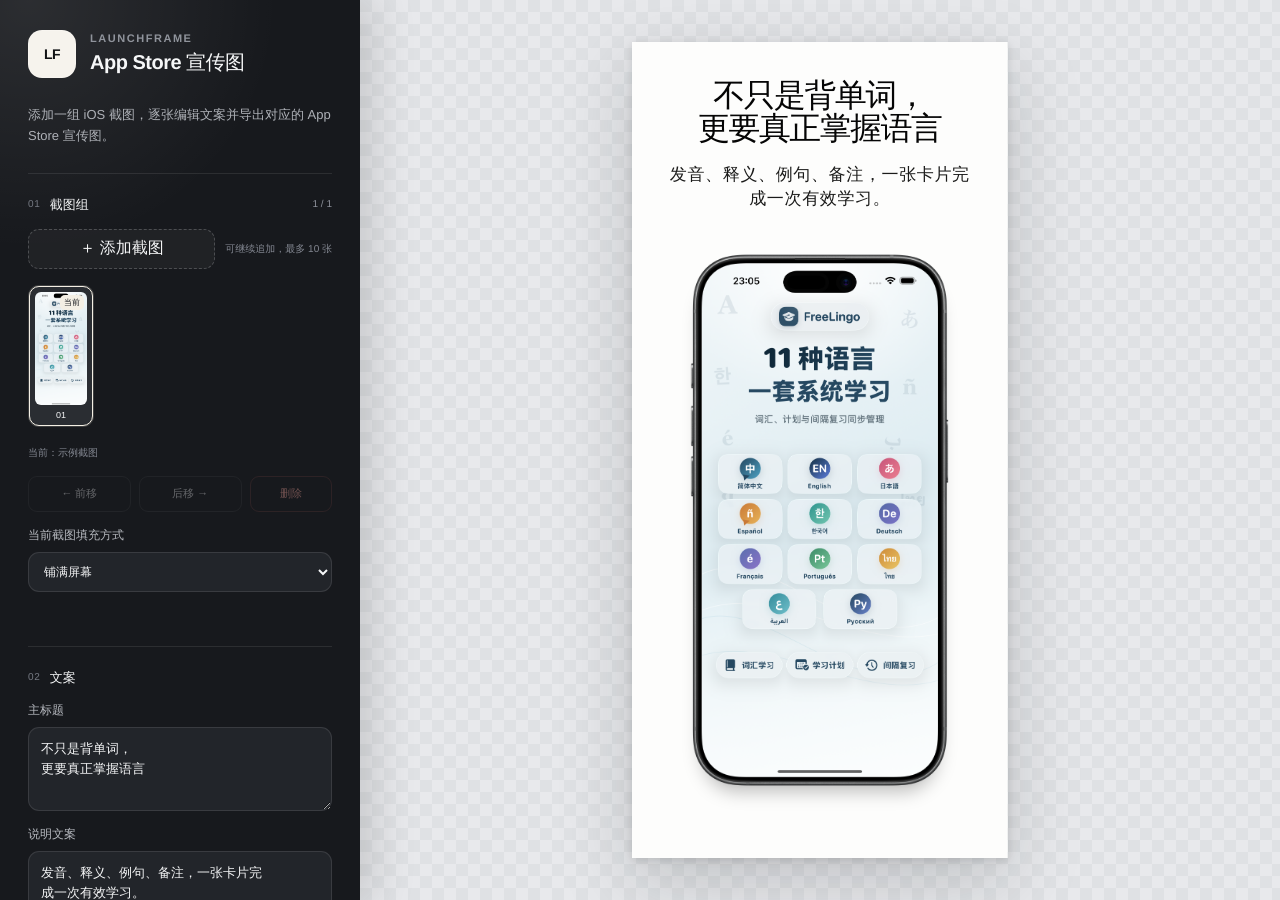
==== index.html @ 94142c0d "Add multi-screenshot batch export" ====
<!doctype html>
<html lang="zh-CN">
  <head>
    <meta charset="UTF-8" />
    <meta name="viewport" content="width=device-width, initial-scale=1" />
    <meta name="color-scheme" content="light" />
    <title>LaunchFrame · App Store 宣传图预览</title>
    <link rel="stylesheet" href="./styles.css" />
  </head>
  <body>
    <div class="workspace">
      <aside class="controls" aria-label="宣传图设置">
        <header class="controls-header">
          <div class="product-mark" aria-hidden="true">LF</div>
          <div>
            <p class="eyebrow">LaunchFrame</p>
            <h1>App Store 宣传图</h1>
          </div>
        </header>

        <p class="intro">
          添加一组 iOS 截图，逐张编辑文案并导出对应的 App Store 宣传图。
        </p>

        <section class="control-section" aria-labelledby="screenshots-heading">
          <div class="section-heading">
            <span class="section-index">01</span>
            <h2 id="screenshots-heading">截图组</h2>
            <output id="pagePosition" class="page-position" aria-live="polite">1 / 1</output>
          </div>

          <div class="screenshot-add-row">
            <input
              id="screenshotInput"
              class="visually-hidden"
              type="file"
              multiple
              accept="image/png,image/jpeg,image/webp"
              aria-describedby="screenshotHelp"
            />
            <label id="screenshotAddButton" class="upload-button screenshot-add-button" for="screenshotInput">
              ＋ 添加截图
            </label>
            <small id="screenshotHelp">可继续追加，最多 10 张</small>
          </div>

          <ol id="screenshotList" class="screenshot-list" aria-label="宣传图顺序"></ol>
          <p id="screenshotName" class="current-screenshot-name"></p>

          <div class="screenshot-order-actions" role="group" aria-label="当前截图操作">
            <button id="moveScreenshotPrevious" class="secondary-button" type="button">← 前移</button>
            <button id="moveScreenshotNext" class="secondary-button" type="button">后移 →</button>
            <button id="deleteScreenshot" class="danger-button" type="button">删除</button>
          </div>

          <label class="field" for="fitSelect">
            <span>当前截图填充方式</span>
            <select id="fitSelect">
              <option value="cover">铺满屏幕</option>
              <option value="contain">完整显示</option>
            </select>
          </label>

          <p id="screenshotStatus" class="screenshot-status" role="status" aria-live="polite"></p>
        </section>

        <section class="control-section" aria-labelledby="content-heading">
          <div class="section-heading">
            <span class="section-index">02</span>
            <h2 id="content-heading">文案</h2>
          </div>

          <label class="field" for="titleInput">
            <span>主标题</span>
            <textarea id="titleInput" rows="3" spellcheck="false"></textarea>
          </label>

          <label class="field" for="subtitleInput">
            <span>说明文案</span>
            <textarea id="subtitleInput" rows="3" spellcheck="false"></textarea>
          </label>
        </section>

        <section class="control-section" aria-labelledby="device-heading">
          <div class="section-heading">
            <span class="section-index">03</span>
            <h2 id="device-heading">设备</h2>
          </div>

          <label class="field" for="frameSelect">
            <span>iPhone 原机框</span>
            <select id="frameSelect"></select>
          </label>
        </section>

        <section class="control-section" aria-labelledby="layout-heading">
          <div class="section-heading">
            <span class="section-index">04</span>
            <h2 id="layout-heading">构图微调</h2>
          </div>

          <label class="range-field" for="deviceWidthInput">
            <span>
              <span>手机宽度</span>
              <output id="deviceWidthOutput" for="deviceWidthInput"></output>
            </span>
            <input id="deviceWidthInput" type="range" min="760" max="1120" step="2" />
          </label>

          <label class="range-field" for="deviceTopInput">
            <span>
              <span>手机上边距</span>
              <output id="deviceTopOutput" for="deviceTopInput"></output>
            </span>
            <input id="deviceTopInput" type="range" min="500" max="900" step="2" />
          </label>
        </section>

        <div id="controlsActions" class="controls-actions">
          <button id="resetButton" class="secondary-button" type="button">恢复默认</button>
          <button id="focusButton" class="secondary-button" type="button">专注预览</button>
          <button id="exportButton" class="primary-button export-current" type="button">
            导出当前 PNG
          </button>
          <button id="exportAllButton" class="secondary-button export-all" type="button" hidden>
            导出全部（1）
          </button>
        </div>

        <p id="multiDownloadHint" class="download-hint" hidden>
          将逐张下载多个 PNG；浏览器可能询问是否允许多个下载。
        </p>
        <p id="exportStatus" class="export-status" role="status" aria-live="polite"></p>

        <footer class="controls-footer">
          <span>6.9″ 画布</span>
          <strong>1320 × 2868 px</strong>
          <span id="zoomLabel" class="zoom-label"></span>
        </footer>
      </aside>

      <main id="stage" class="stage" aria-label="宣传图预览区域">
        <div id="canvasShell" class="canvas-shell">
          <article id="artboard" class="artboard" aria-label="App Store 宣传图画布">
            <header class="poster-copy">
              <h2 id="posterTitle"></h2>
              <p id="posterSubtitle"></p>
            </header>

            <div id="device" class="device" aria-label="iPhone 预览">
              <div id="deviceScreen" class="device-screen">
                <img id="screenshotImage" crossorigin="anonymous" alt="应用截图" />
                <div id="screenPlaceholder" class="screen-placeholder" hidden>
                  <span>上传 iOS 截图</span>
                </div>
              </div>
              <img id="frameImage" class="frame-image" alt="" />
            </div>
          </article>
        </div>
      </main>
    </div>

    <div class="poster-copy export-text-measure" aria-hidden="true">
      <h2 id="exportMeasureTitle"></h2>
      <p id="exportMeasureSubtitle"></p>
    </div>

    <script src="./app.js"></script>
  </body>
</html>
---- styles.css ----
:root {
  color: #17181b;
  background: #e7e8eb;
  font-family:
    Inter, ui-sans-serif, -apple-system, BlinkMacSystemFont, "SF Pro Text",
    "PingFang SC", "Microsoft YaHei", sans-serif;
  font-synthesis: none;
  text-rendering: geometricPrecision;
  --artboard-width: 1320px;
  --artboard-height: 2868px;
}

* {
  box-sizing: border-box;
}

[hidden] {
  display: none !important;
}

html,
body {
  width: 100%;
  min-width: 0;
  height: 100%;
  margin: 0;
}

body {
  overflow: hidden;
}

button,
textarea,
select,
input {
  font: inherit;
}

button,
select,
input[type="range"],
.upload-button {
  cursor: pointer;
}

.workspace {
  display: grid;
  grid-template-columns: 360px minmax(0, 1fr);
  width: 100%;
  height: 100%;
}

.controls {
  position: relative;
  z-index: 10;
  display: flex;
  flex-direction: column;
  gap: 26px;
  min-width: 0;
  padding: 30px 28px 24px;
  overflow-y: auto;
  color: #f6f7f8;
  background:
    radial-gradient(circle at 8% 0%, rgb(255 255 255 / 9%), transparent 26%),
    #17191d;
  box-shadow: 12px 0 42px rgb(17 18 20 / 16%);
}

.controls-header {
  display: flex;
  align-items: center;
  gap: 14px;
}

.product-mark {
  display: grid;
  flex: 0 0 auto;
  place-items: center;
  width: 48px;
  height: 48px;
  border: 1px solid rgb(255 255 255 / 16%);
  border-radius: 14px;
  color: #111215;
  background: #f6f3ed;
  font-size: 14px;
  font-weight: 800;
  letter-spacing: -0.04em;
}

.eyebrow,
.controls-header h1,
.section-heading h2,
.intro,
.poster-copy h2,
.poster-copy p {
  margin: 0;
}

.eyebrow {
  margin-bottom: 4px;
  color: #90949c;
  font-size: 11px;
  font-weight: 700;
  letter-spacing: 0.14em;
  text-transform: uppercase;
}

.controls-header h1 {
  font-size: 20px;
  font-weight: 680;
  letter-spacing: -0.025em;
}

.intro {
  color: #aeb1b7;
  font-size: 13px;
  line-height: 1.65;
}

.control-section {
  display: grid;
  gap: 15px;
  padding-top: 22px;
  border-top: 1px solid rgb(255 255 255 / 9%);
}

.section-heading {
  display: flex;
  align-items: center;
  gap: 9px;
}

.page-position {
  margin-left: auto;
  color: #8d919a;
  font-size: 10px;
  font-variant-numeric: tabular-nums;
}

.section-index {
  color: #757982;
  font-size: 10px;
  font-variant-numeric: tabular-nums;
  letter-spacing: 0.08em;
}

.section-heading h2 {
  font-size: 13px;
  font-weight: 660;
}

.field,
.range-field {
  display: grid;
  gap: 8px;
  color: #b7bac0;
  font-size: 12px;
  font-weight: 580;
}

.field textarea,
.field select {
  width: 100%;
  border: 1px solid rgb(255 255 255 / 10%);
  border-radius: 11px;
  outline: none;
  color: #f5f6f7;
  background: #22252a;
  transition:
    border-color 150ms ease,
    background 150ms ease;
}

.field textarea {
  min-height: 76px;
  padding: 11px 12px;
  resize: vertical;
  font-size: 13px;
  line-height: 1.55;
}

.field select {
  height: 40px;
  padding: 0 11px;
  font-size: 12px;
}

.field textarea:focus,
.field select:focus,
.upload-button:focus-within {
  border-color: #f4efe4;
  background: #272a30;
}

.upload-button {
  display: grid;
  gap: 3px;
  min-height: 58px;
  padding: 11px 12px;
  border: 1px dashed rgb(255 255 255 / 20%);
  border-radius: 11px;
  color: #f3f4f5;
  background: rgb(255 255 255 / 4%);
  transition:
    border-color 150ms ease,
    background 150ms ease;
}

.upload-button:hover {
  border-color: rgb(255 255 255 / 42%);
  background: rgb(255 255 255 / 7%);
}

.upload-button small {
  max-width: 100%;
  overflow: hidden;
  color: #838791;
  font-size: 10px;
  font-weight: 500;
  text-overflow: ellipsis;
  white-space: nowrap;
}

.screenshot-add-row {
  display: grid;
  grid-template-columns: 1fr auto;
  align-items: center;
  gap: 6px 10px;
}

.screenshot-add-button {
  display: flex;
  align-items: center;
  justify-content: center;
  min-height: 40px;
  padding: 8px 12px;
}

.screenshot-add-row small {
  color: #838791;
  font-size: 10px;
  white-space: nowrap;
}

.screenshot-add-button[aria-disabled="true"] {
  cursor: not-allowed;
  opacity: 0.48;
}

.screenshot-list {
  display: flex;
  gap: 8px;
  margin: 0;
  padding: 2px 1px 7px;
  overflow-x: auto;
  list-style: none;
  overscroll-behavior-inline: contain;
  scroll-snap-type: x proximity;
}

.screenshot-item {
  flex: 0 0 64px;
  scroll-snap-align: start;
}

.screenshot-card {
  position: relative;
  display: grid;
  gap: 5px;
  width: 100%;
  padding: 5px;
  border: 1px solid rgb(255 255 255 / 10%);
  border-radius: 10px;
  color: #aeb1b7;
  background: #22252a;
}

.screenshot-card img {
  display: block;
  width: 100%;
  aspect-ratio: 1320 / 2868;
  border-radius: 6px;
  object-fit: cover;
  background: #34373d;
}

.screenshot-card[aria-current="true"] {
  border-color: #f4efe4;
  color: #f5f6f7;
  background: #2a2d32;
  box-shadow: 0 0 0 1px rgb(244 239 228 / 18%);
}

.screenshot-card-index {
  font-size: 9px;
  font-variant-numeric: tabular-nums;
  text-align: center;
}

.screenshot-current-badge {
  position: absolute;
  top: 8px;
  right: 8px;
  padding: 2px 4px;
  border-radius: 5px;
  color: #17191d;
  background: #f4efe4;
  font-size: 8px;
}

.screenshot-card:not([aria-current="true"]) .screenshot-current-badge {
  display: none;
}

.current-screenshot-name,
.screenshot-status {
  margin: -2px 0 0;
  color: #838791;
  font-size: 10px;
  line-height: 1.5;
}

.current-screenshot-name {
  overflow: hidden;
  text-overflow: ellipsis;
  white-space: nowrap;
}

.screenshot-status {
  min-height: 15px;
}

.screenshot-status.is-error {
  color: #ffaaa0;
}

.screenshot-order-actions {
  display: grid;
  grid-template-columns: 1fr 1fr 0.8fr;
  gap: 8px;
}

.screenshot-order-actions button {
  min-height: 36px;
  border-radius: 9px;
  font-size: 11px;
  font-weight: 650;
}

.screenshot-order-actions button:disabled {
  cursor: not-allowed;
  opacity: 0.38;
}

.danger-button {
  border: 1px solid rgb(255 128 116 / 25%);
  color: #ffaaa0;
  background: transparent;
}

.range-field > span {
  display: flex;
  justify-content: space-between;
  gap: 12px;
}

.range-field output {
  color: #f3f4f5;
  font-size: 11px;
  font-variant-numeric: tabular-nums;
}

.range-field input {
  width: 100%;
  accent-color: #f3efe7;
}

.controls-actions {
  display: grid;
  grid-template-columns: 1fr 1fr;
  gap: 10px;
}

.controls-actions button {
  min-height: 42px;
  border-radius: 11px;
  font-size: 12px;
  font-weight: 680;
}

.controls-actions button:disabled {
  cursor: wait;
  opacity: 0.58;
}

.secondary-button {
  border: 1px solid rgb(255 255 255 / 12%);
  color: #e5e6e8;
  background: transparent;
}

.primary-button {
  border: 1px solid #f4f0e7;
  color: #18191c;
  background: #f4f0e7;
}

.export-current {
  grid-column: 1 / -1;
}

.controls-actions.has-multiple .export-current {
  grid-column: auto;
  border-color: rgb(255 255 255 / 12%);
  color: #e5e6e8;
  background: transparent;
}

.controls-actions.has-multiple .export-all {
  border-color: #f4f0e7;
  color: #18191c;
  background: #f4f0e7;
}

.download-hint {
  margin: -18px 0 0;
  color: #838791;
  font-size: 10px;
  line-height: 1.5;
  text-align: center;
}

.export-status {
  min-height: 15px;
  margin: -18px 0 0;
  color: #92969f;
  font-size: 10px;
  line-height: 1.5;
  text-align: center;
}

.export-status.is-error {
  color: #ffaaa0;
}

button:focus-visible,
.screenshot-card:focus-visible,
#screenshotInput:focus-visible + .screenshot-add-button {
  outline: 2px solid #f4efe4;
  outline-offset: 2px;
}

.controls-footer {
  display: flex;
  align-items: baseline;
  gap: 8px;
  margin-top: auto;
  padding-top: 4px;
  color: #737780;
  font-size: 10px;
  font-variant-numeric: tabular-nums;
}

.controls-footer strong {
  color: #b7bac0;
  font-weight: 600;
}

.zoom-label {
  margin-left: auto;
}

.stage {
  position: relative;
  display: grid;
  place-items: center;
  min-width: 0;
  min-height: 0;
  padding: 42px;
  overflow: auto;
  background:
    linear-gradient(45deg, rgb(255 255 255 / 28%) 25%, transparent 25%) 0 0 / 24px 24px,
    linear-gradient(-45deg, rgb(255 255 255 / 28%) 25%, transparent 25%) 0 12px / 24px 24px,
    linear-gradient(45deg, transparent 75%, rgb(255 255 255 / 28%) 75%) 12px -12px / 24px 24px,
    linear-gradient(-45deg, transparent 75%, rgb(255 255 255 / 28%) 75%) -12px 0 / 24px 24px,
    #dfe1e4;
}

.canvas-shell {
  position: relative;
  flex: none;
  box-shadow:
    0 24px 70px rgb(19 21 24 / 18%),
    0 2px 8px rgb(19 21 24 / 12%);
}

.artboard {
  position: absolute;
  inset: 0 auto auto 0;
  width: var(--artboard-width);
  height: var(--artboard-height);
  overflow: hidden;
  color: #080808;
  background: #fdfdfc;
  transform-origin: left top;
  -webkit-font-smoothing: antialiased;
}

.poster-copy {
  position: absolute;
  z-index: 5;
  top: 130px;
  right: 82px;
  left: 82px;
  text-align: center;
}

.poster-copy h2 {
  color: #050505;
  font-family:
    "PingFang SC", "SF Pro Display", "Helvetica Neue", Arial, sans-serif;
  font-size: 112px;
  font-weight: 750;
  letter-spacing: -5px;
  line-height: 1.04;
  white-space: pre-line;
}

.poster-copy p {
  margin-top: 60px;
  color: #1b1b1a;
  font-family:
    "Songti SC", STSong, "Noto Serif CJK SC", "Times New Roman", serif;
  font-size: 60px;
  font-weight: 400;
  letter-spacing: 2px;
  line-height: 1.4;
  white-space: pre-line;
}

.export-text-measure {
  position: fixed;
  z-index: -1;
  top: 0;
  right: auto;
  left: -10000px;
  width: calc(var(--artboard-width) - 164px);
  opacity: 0;
  pointer-events: none;
}

.device {
  position: absolute;
  z-index: 2;
  left: 50%;
  width: 930px;
  isolation: isolate;
  transform: translateX(-50%);
}

.device::before {
  position: absolute;
  z-index: -2;
  inset: 3% 5% 2%;
  border-radius: 15% / 8%;
  background: rgb(0 0 0 / 18%);
  box-shadow:
    0 42px 64px rgb(0 0 0 / 25%),
    0 10px 22px rgb(0 0 0 / 12%);
  content: "";
}

.device-screen {
  position: absolute;
  z-index: 1;
  overflow: hidden;
  background: #f2f4f5;
}

.device-screen img {
  display: block;
  width: 100%;
  height: 100%;
  object-fit: cover;
  object-position: center;
}

.screen-placeholder {
  display: grid;
  position: absolute;
  inset: 0;
  place-items: center;
  color: #61717c;
  background:
    radial-gradient(circle at 30% 22%, #e5f5f5, transparent 38%),
    linear-gradient(145deg, #f5f1e9, #d8e8ec);
  font-size: 44px;
  font-weight: 650;
}

.frame-image {
  position: absolute;
  z-index: 3;
  inset: 0;
  display: block;
  width: 100%;
  height: 100%;
  pointer-events: none;
  user-select: none;
}

.visually-hidden {
  position: absolute !important;
  width: 1px !important;
  height: 1px !important;
  padding: 0 !important;
  overflow: hidden !important;
  clip: rect(0, 0, 0, 0) !important;
  white-space: nowrap !important;
  border: 0 !important;
}

body.preview-only .workspace {
  grid-template-columns: 1fr;
}

body.preview-only .controls {
  display: none;
}

body.render-mode {
  width: var(--artboard-width);
  height: var(--artboard-height);
  overflow: hidden;
  background: #fdfdfc;
}

body.render-mode .workspace {
  display: block;
  width: var(--artboard-width);
  height: var(--artboard-height);
}

body.render-mode .controls {
  display: none;
}

body.render-mode .stage {
  display: block;
  width: var(--artboard-width);
  height: var(--artboard-height);
  padding: 0;
  overflow: hidden;
  background: transparent;
}

body.render-mode .canvas-shell {
  width: var(--artboard-width) !important;
  height: var(--artboard-height) !important;
  box-shadow: none;
}

body.render-mode .artboard {
  transform: none !important;
}

@media (max-width: 820px) {
  .workspace {
    grid-template-columns: 300px minmax(0, 1fr);
  }

  .controls {
    padding-right: 22px;
    padding-left: 22px;
  }

  .stage {
    padding: 24px;
  }
}
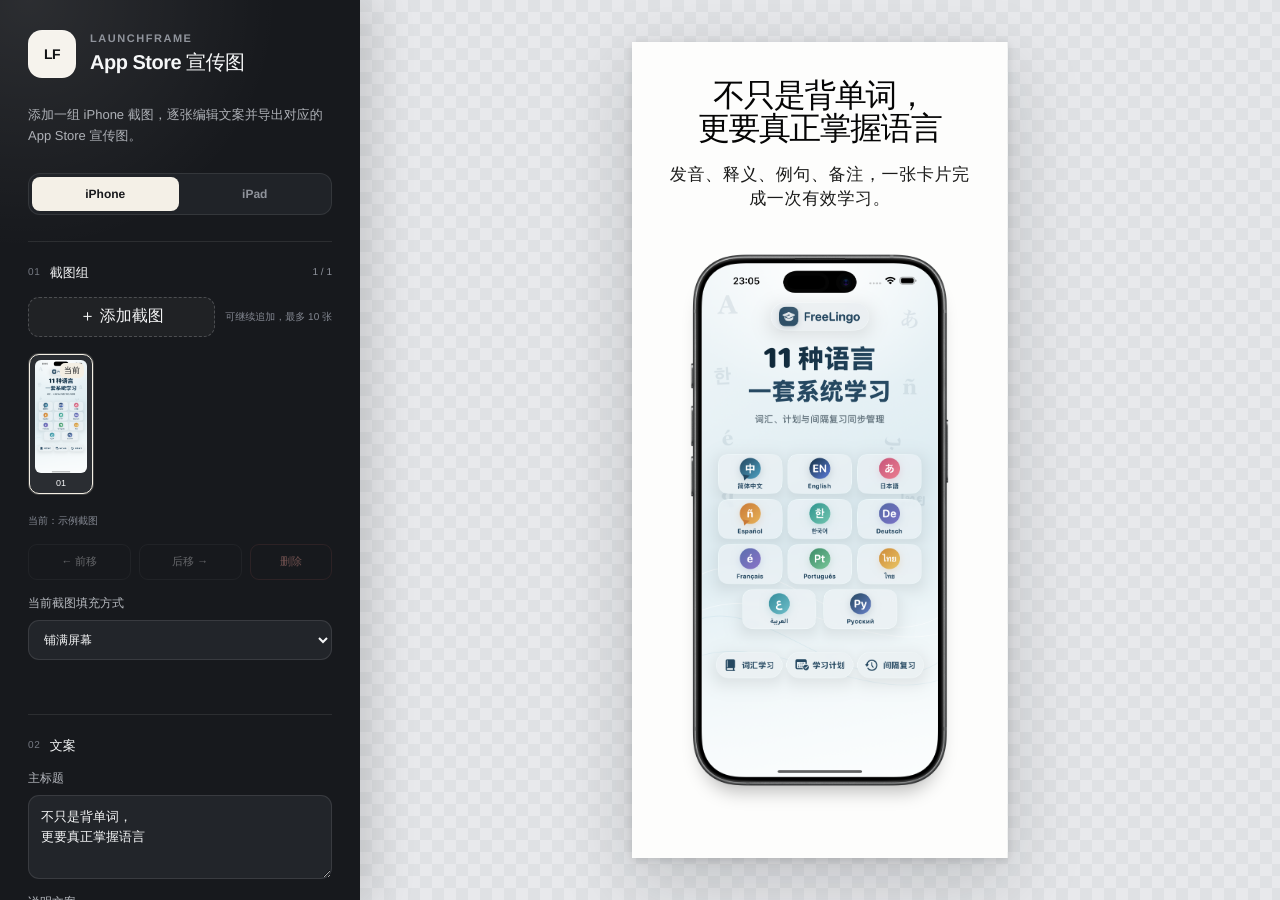
==== commit 9f490936: "Add iPhone multi-layout poster system" ====
--- a/index.html
+++ b/index.html
@@ -5,11 +5,11 @@
     <meta name="viewport" content="width=device-width, initial-scale=1" />
     <meta name="color-scheme" content="light" />
     <title>LaunchFrame · App Store 宣传图预览</title>
-    <link rel="stylesheet" href="./styles.css" />
+    <link rel="stylesheet" href="./styles.css?v=20260808-layouts" />
   </head>
-  <body>
+  <body data-product="iphone">
     <div class="workspace">
-      <aside class="controls" aria-label="宣传图设置">
+      <aside class="controls" aria-label="iPhone 宣传图设置">
         <header class="controls-header">
           <div class="product-mark" aria-hidden="true">LF</div>
           <div>
@@ -19,8 +19,13 @@
         </header>
 
         <p class="intro">
-          添加一组 iOS 截图，逐张编辑文案并导出对应的 App Store 宣传图。
+          添加一组 iPhone 截图，逐张编辑文案并导出对应的 App Store 宣传图。
         </p>
+
+        <nav class="product-switcher" aria-label="设备类型">
+          <a href="./" aria-current="page">iPhone</a>
+          <a href="./ipad.html">iPad</a>
+        </nav>
 
         <section class="control-section" aria-labelledby="screenshots-heading">
           <div class="section-heading">
@@ -81,9 +86,50 @@
           </label>
         </section>
 
+        <section id="layoutSection" class="control-section" aria-labelledby="templates-heading">
+          <div class="section-heading">
+            <span class="section-index">03</span>
+            <h2 id="templates-heading">排版模板</h2>
+          </div>
+
+          <div
+            id="layoutGallery"
+            class="layout-gallery"
+            role="radiogroup"
+            aria-label="宣传图排版模板"
+          ></div>
+
+          <div class="layout-subsection">
+            <span class="layout-subsection-label">整组主题</span>
+            <div id="themeOptions" class="theme-options" role="radiogroup" aria-label="整组主题"></div>
+          </div>
+
+          <div id="slotAssignmentPanel" class="layout-subsection" hidden>
+            <span class="layout-subsection-label">辅助截图</span>
+            <div id="slotAssignments" class="slot-assignments"></div>
+            <p id="slotAssignmentHint" class="layout-hint"></p>
+          </div>
+
+          <div id="annotationPanel" class="layout-subsection" hidden>
+            <label class="toggle-field" for="annotationsToggle">
+              <span>显示步骤标注</span>
+              <input id="annotationsToggle" type="checkbox" />
+            </label>
+            <div id="annotationFields" class="annotation-fields" hidden></div>
+            <p id="annotationStatus" class="layout-hint" role="status" aria-live="polite"></p>
+          </div>
+
+          <p
+            id="layoutValidationStatus"
+            class="layout-hint"
+            role="status"
+            aria-live="polite"
+          ></p>
+        </section>
+
         <section class="control-section" aria-labelledby="device-heading">
           <div class="section-heading">
-            <span class="section-index">03</span>
+            <span class="section-index">04</span>
             <h2 id="device-heading">设备</h2>
           </div>
 
@@ -95,25 +141,81 @@
 
         <section class="control-section" aria-labelledby="layout-heading">
           <div class="section-heading">
-            <span class="section-index">04</span>
+            <span class="section-index">05</span>
             <h2 id="layout-heading">构图微调</h2>
           </div>
 
-          <label class="range-field" for="deviceWidthInput">
-            <span>
-              <span>手机宽度</span>
-              <output id="deviceWidthOutput" for="deviceWidthInput"></output>
-            </span>
-            <input id="deviceWidthInput" type="range" min="760" max="1120" step="2" />
-          </label>
-
-          <label class="range-field" for="deviceTopInput">
-            <span>
-              <span>手机上边距</span>
-              <output id="deviceTopOutput" for="deviceTopInput"></output>
-            </span>
-            <input id="deviceTopInput" type="range" min="500" max="900" step="2" />
-          </label>
+          <div id="classicLayoutControls" class="layout-control-group">
+            <label class="range-field" for="deviceWidthInput">
+              <span>
+                <span>手机宽度</span>
+                <output id="deviceWidthOutput" for="deviceWidthInput"></output>
+              </span>
+              <input id="deviceWidthInput" type="range" min="760" max="1120" step="2" />
+            </label>
+
+            <label class="range-field" for="deviceTopInput">
+              <span>
+                <span>手机上边距</span>
+                <output id="deviceTopOutput" for="deviceTopInput"></output>
+              </span>
+              <input id="deviceTopInput" type="range" min="500" max="900" step="2" />
+            </label>
+          </div>
+
+          <div id="presetLayoutControls" class="layout-control-group" hidden>
+            <label class="range-field layout-tuning-control" data-tuning-control="scale" for="layoutScaleInput">
+              <span>
+                <span>整体缩放</span>
+                <output id="layoutScaleOutput" for="layoutScaleInput"></output>
+              </span>
+              <input id="layoutScaleInput" type="range" min="0.92" max="1.06" step="0.01" />
+            </label>
+
+            <label class="range-field layout-tuning-control" data-tuning-control="y" for="layoutYInput">
+              <span>
+                <span>垂直偏移</span>
+                <output id="layoutYOutput" for="layoutYInput"></output>
+              </span>
+              <input id="layoutYInput" type="range" min="-120" max="120" step="4" />
+            </label>
+
+            <label class="range-field layout-tuning-control" data-tuning-control="spread" for="layoutSpreadInput">
+              <span>
+                <span>展开度</span>
+                <output id="layoutSpreadOutput" for="layoutSpreadInput"></output>
+              </span>
+              <input id="layoutSpreadInput" type="range" min="0.85" max="1.15" step="0.01" />
+            </label>
+
+            <label class="range-field layout-tuning-control" data-tuning-control="tilt" for="layoutTiltInput">
+              <span>
+                <span>倾斜强度</span>
+                <output id="layoutTiltOutput" for="layoutTiltInput"></output>
+              </span>
+              <input id="layoutTiltInput" type="range" min="0" max="1" step="0.05" />
+            </label>
+
+            <label class="range-field layout-tuning-control" data-tuning-control="focusX" for="focusXInput">
+              <span>
+                <span>聚焦水平位置</span>
+                <output id="focusXOutput" for="focusXInput"></output>
+              </span>
+              <input id="focusXInput" type="range" min="0.2" max="0.8" step="0.02" />
+            </label>
+
+            <label class="range-field layout-tuning-control" data-tuning-control="focusY" for="focusYInput">
+              <span>
+                <span>聚焦垂直位置</span>
+                <output id="focusYOutput" for="focusYInput"></output>
+              </span>
+              <input id="focusYInput" type="range" min="0.2" max="0.8" step="0.02" />
+            </label>
+
+            <button id="resetLayoutButton" class="secondary-button reset-layout-button" type="button">
+              恢复本模板默认
+            </button>
+          </div>
         </section>
 
         <div id="controlsActions" class="controls-actions">
@@ -139,19 +241,21 @@
         </footer>
       </aside>
 
-      <main id="stage" class="stage" aria-label="宣传图预览区域">
+      <main id="stage" class="stage" aria-label="iPhone 宣传图预览区域">
         <div id="canvasShell" class="canvas-shell">
-          <article id="artboard" class="artboard" aria-label="App Store 宣传图画布">
+          <article id="artboard" class="artboard" aria-label="iPhone App Store 宣传图画布">
             <header class="poster-copy">
               <h2 id="posterTitle"></h2>
               <p id="posterSubtitle"></p>
             </header>
 
+            <div id="compositionLayer" class="composition-layer" aria-hidden="true" hidden></div>
+
             <div id="device" class="device" aria-label="iPhone 预览">
               <div id="deviceScreen" class="device-screen">
                 <img id="screenshotImage" crossorigin="anonymous" alt="应用截图" />
                 <div id="screenPlaceholder" class="screen-placeholder" hidden>
-                  <span>上传 iOS 截图</span>
+                  <span>上传 iPhone 截图</span>
                 </div>
               </div>
               <img id="frameImage" class="frame-image" alt="" />
@@ -166,6 +270,7 @@
       <p id="exportMeasureSubtitle"></p>
     </div>
 
-    <script src="./app.js"></script>
+    <script src="./layouts.js?v=20260808-layouts"></script>
+    <script src="./app.js?v=20260808-layouts"></script>
   </body>
 </html>
--- a/styles.css
+++ b/styles.css
@@ -8,6 +8,30 @@
   text-rendering: geometricPrecision;
   --artboard-width: 1320px;
   --artboard-height: 2868px;
+  --poster-background: #fdfdfc;
+  --poster-title-color: #050505;
+  --poster-subtitle-color: #1b1b1a;
+  --poster-accent-color: #3b82f6;
+  --annotation-surface: rgb(18 21 27 / 92%);
+  --annotation-text: #f7f9fc;
+  --composition-shadow-color: rgb(0 0 0 / 25%);
+  --lens-border-color: rgb(255 255 255 / 92%);
+  --screenshot-aspect-ratio: 1320 / 2868;
+  --copy-top: 130px;
+  --copy-side: 82px;
+  --copy-width: 1156px;
+  --title-font-family: "PingFang SC", "SF Pro Display", "Helvetica Neue", Arial, sans-serif;
+  --title-font-size: 112px;
+  --title-font-weight: 750;
+  --title-letter-spacing: -5px;
+  --title-line-height: 1.04;
+  --subtitle-font-family: "Songti SC", STSong, "Noto Serif CJK SC", "Times New Roman", serif;
+  --subtitle-font-size: 60px;
+  --subtitle-font-weight: 400;
+  --subtitle-letter-spacing: 2px;
+  --subtitle-line-height: 1.4;
+  --copy-gap: 60px;
+  --device-default-width: 930px;
 }
 
 * {
@@ -118,6 +142,39 @@
   line-height: 1.65;
 }
 
+.product-switcher {
+  display: grid;
+  grid-template-columns: 1fr 1fr;
+  gap: 3px;
+  padding: 3px;
+  border: 1px solid rgb(255 255 255 / 9%);
+  border-radius: 12px;
+  background: #202328;
+}
+
+.product-switcher a {
+  display: grid;
+  place-items: center;
+  min-height: 34px;
+  border-radius: 8px;
+  color: #8f939b;
+  font-size: 12px;
+  font-weight: 650;
+  text-decoration: none;
+  transition:
+    color 150ms ease,
+    background 150ms ease;
+}
+
+.product-switcher a:hover {
+  color: #f1f2f3;
+}
+
+.product-switcher a[aria-current="page"] {
+  color: #18191c;
+  background: #f4f0e7;
+}
+
 .control-section {
   display: grid;
   gap: 15px;
@@ -276,13 +333,23 @@
   background: #22252a;
 }
 
-.screenshot-card img {
+.screenshot-card img,
+.screenshot-card-placeholder {
   display: block;
   width: 100%;
-  aspect-ratio: 1320 / 2868;
+  aspect-ratio: var(--screenshot-aspect-ratio);
   border-radius: 6px;
+  background: #34373d;
+}
+
+.screenshot-card img {
   object-fit: cover;
-  background: #34373d;
+}
+
+.screenshot-card-placeholder {
+  background:
+    linear-gradient(135deg, rgb(255 255 255 / 8%), transparent 55%),
+    #34373d;
 }
 
 .screenshot-card[aria-current="true"] {
@@ -376,6 +443,220 @@
   accent-color: #f3efe7;
 }
 
+.layout-gallery {
+  display: grid;
+  grid-template-columns: repeat(2, minmax(0, 1fr));
+  gap: 8px;
+}
+
+.layout-card {
+  display: grid;
+  grid-template-columns: 34px minmax(0, 1fr);
+  gap: 8px;
+  align-items: center;
+  min-height: 68px;
+  padding: 7px;
+  border: 1px solid rgb(255 255 255 / 10%);
+  border-radius: 11px;
+  color: #b8bbc1;
+  background: #22252a;
+  text-align: left;
+}
+
+.layout-card:hover {
+  border-color: rgb(255 255 255 / 24%);
+  background: #272a30;
+}
+
+.layout-card[aria-checked="true"] {
+  border-color: #f4efe4;
+  color: #f5f6f7;
+  background: #2c2f35;
+  box-shadow: 0 0 0 1px rgb(244 239 228 / 15%);
+}
+
+.layout-card-copy {
+  display: grid;
+  gap: 3px;
+  min-width: 0;
+}
+
+.layout-card-copy strong {
+  overflow: hidden;
+  font-size: 10px;
+  font-weight: 680;
+  text-overflow: ellipsis;
+  white-space: nowrap;
+}
+
+.layout-card-copy small {
+  overflow: hidden;
+  color: #858a94;
+  font-size: 8px;
+  font-weight: 500;
+  text-overflow: ellipsis;
+  white-space: nowrap;
+}
+
+.layout-thumbnail {
+  position: relative;
+  width: 32px;
+  height: 52px;
+  overflow: hidden;
+  border: 1px solid rgb(255 255 255 / 12%);
+  border-radius: 6px;
+  background: #f5f4f1;
+}
+
+.layout-thumbnail-device {
+  position: absolute;
+  display: block;
+  border: 1px solid #262a31;
+  border-radius: 4px;
+  background: linear-gradient(160deg, #c8dbef, #eef3f7);
+  box-shadow: 0 2px 4px rgb(0 0 0 / 18%);
+  transform-origin: center top;
+}
+
+.layout-thumbnail-device.is-card {
+  border-color: rgb(38 42 49 / 42%);
+  border-radius: 3px;
+}
+
+.layout-card-slot-count {
+  position: absolute;
+  right: 2px;
+  bottom: 2px;
+  display: grid;
+  place-items: center;
+  min-width: 12px;
+  height: 12px;
+  padding: 0 3px;
+  border-radius: 6px;
+  color: #fff;
+  background: rgb(17 20 27 / 82%);
+  font-size: 7px;
+  font-weight: 700;
+}
+
+.layout-subsection {
+  display: grid;
+  gap: 9px;
+  padding-top: 2px;
+}
+
+.layout-subsection-label {
+  color: #b7bac0;
+  font-size: 11px;
+  font-weight: 620;
+}
+
+.theme-options {
+  display: grid;
+  grid-template-columns: repeat(4, minmax(0, 1fr));
+  gap: 7px;
+}
+
+.theme-option {
+  display: grid;
+  gap: 5px;
+  justify-items: center;
+  min-width: 0;
+  padding: 7px 3px 6px;
+  border: 1px solid rgb(255 255 255 / 10%);
+  border-radius: 9px;
+  color: #969aa3;
+  background: transparent;
+  font-size: 8px;
+}
+
+.theme-option[aria-checked="true"] {
+  border-color: #f4efe4;
+  color: #f5f6f7;
+  background: rgb(255 255 255 / 7%);
+}
+
+.theme-swatch {
+  width: 24px;
+  height: 24px;
+  border: 1px solid rgb(255 255 255 / 24%);
+  border-radius: 50%;
+  box-shadow: inset 0 0 0 1px rgb(0 0 0 / 8%);
+}
+
+.slot-assignments,
+.annotation-fields,
+.layout-control-group {
+  display: grid;
+  gap: 12px;
+}
+
+.slot-field {
+  display: grid;
+  grid-template-columns: 68px minmax(0, 1fr);
+  align-items: center;
+  gap: 10px;
+  color: #aeb1b7;
+  font-size: 10px;
+}
+
+.slot-field select,
+.annotation-field input {
+  width: 100%;
+  height: 36px;
+  padding: 0 9px;
+  border: 1px solid rgb(255 255 255 / 10%);
+  border-radius: 9px;
+  outline: none;
+  color: #f5f6f7;
+  background: #22252a;
+  font-size: 10px;
+}
+
+.annotation-field {
+  display: grid;
+  grid-template-columns: 58px minmax(0, 1fr);
+  align-items: center;
+  gap: 10px;
+  color: #aeb1b7;
+  font-size: 10px;
+}
+
+.toggle-field {
+  display: flex;
+  align-items: center;
+  justify-content: space-between;
+  gap: 12px;
+  color: #b7bac0;
+  font-size: 11px;
+  font-weight: 620;
+}
+
+.toggle-field input {
+  width: 34px;
+  height: 19px;
+  accent-color: #f4efe4;
+}
+
+.layout-hint {
+  min-height: 15px;
+  margin: 0;
+  color: #838791;
+  font-size: 9px;
+  line-height: 1.5;
+}
+
+.layout-hint.is-error {
+  color: #ffaaa0;
+}
+
+.reset-layout-button {
+  min-height: 36px;
+  border-radius: 9px;
+  font-size: 10px;
+  font-weight: 650;
+}
+
 .controls-actions {
   display: grid;
   grid-template-columns: 1fr 1fr;
@@ -390,7 +671,7 @@
 }
 
 .controls-actions button:disabled {
-  cursor: wait;
+  cursor: not-allowed;
   opacity: 0.58;
 }
 
@@ -446,6 +727,7 @@
 
 button:focus-visible,
 .screenshot-card:focus-visible,
+.product-switcher a:focus-visible,
 #screenshotInput:focus-visible + .screenshot-add-button {
   outline: 2px solid #f4efe4;
   outline-offset: 2px;
@@ -502,7 +784,7 @@
   height: var(--artboard-height);
   overflow: hidden;
   color: #080808;
-  background: #fdfdfc;
+  background: var(--poster-background);
   transform-origin: left top;
   -webkit-font-smoothing: antialiased;
 }
@@ -510,32 +792,30 @@
 .poster-copy {
   position: absolute;
   z-index: 5;
-  top: 130px;
-  right: 82px;
-  left: 82px;
+  top: var(--copy-top);
+  right: var(--copy-side);
+  left: var(--copy-side);
   text-align: center;
 }
 
 .poster-copy h2 {
-  color: #050505;
-  font-family:
-    "PingFang SC", "SF Pro Display", "Helvetica Neue", Arial, sans-serif;
-  font-size: 112px;
-  font-weight: 750;
-  letter-spacing: -5px;
-  line-height: 1.04;
+  color: var(--poster-title-color);
+  font-family: var(--title-font-family);
+  font-size: var(--title-font-size);
+  font-weight: var(--title-font-weight);
+  letter-spacing: var(--title-letter-spacing);
+  line-height: var(--title-line-height);
   white-space: pre-line;
 }
 
 .poster-copy p {
-  margin-top: 60px;
-  color: #1b1b1a;
-  font-family:
-    "Songti SC", STSong, "Noto Serif CJK SC", "Times New Roman", serif;
-  font-size: 60px;
-  font-weight: 400;
-  letter-spacing: 2px;
-  line-height: 1.4;
+  margin-top: var(--copy-gap);
+  color: var(--poster-subtitle-color);
+  font-family: var(--subtitle-font-family);
+  font-size: var(--subtitle-font-size);
+  font-weight: var(--subtitle-font-weight);
+  letter-spacing: var(--subtitle-letter-spacing);
+  line-height: var(--subtitle-line-height);
   white-space: pre-line;
 }
 
@@ -545,7 +825,7 @@
   top: 0;
   right: auto;
   left: -10000px;
-  width: calc(var(--artboard-width) - 164px);
+  width: var(--copy-width);
   opacity: 0;
   pointer-events: none;
 }
@@ -554,9 +834,164 @@
   position: absolute;
   z-index: 2;
   left: 50%;
-  width: 930px;
+  width: var(--device-default-width);
   isolation: isolate;
   transform: translateX(-50%);
+}
+
+.composition-layer {
+  position: absolute;
+  z-index: 2;
+  inset: 0;
+  pointer-events: none;
+}
+
+.composition-device,
+.composition-card {
+  position: absolute;
+  isolation: isolate;
+  transform-origin: center top;
+}
+
+.composition-device::before,
+.composition-card::before {
+  position: absolute;
+  z-index: -2;
+  inset: 3% 5% 2%;
+  border-radius: 15% / 8%;
+  background: color-mix(in srgb, var(--composition-shadow-color) 72%, transparent);
+  box-shadow:
+    0 42px 64px var(--composition-shadow-color),
+    0 10px 22px color-mix(in srgb, var(--composition-shadow-color) 58%, transparent);
+  content: "";
+}
+
+.composition-screen {
+  position: absolute;
+  z-index: 1;
+  overflow: hidden;
+  background: #f2f4f5;
+}
+
+.composition-screen img,
+.composition-card img {
+  display: block;
+  width: 100%;
+  height: 100%;
+  object-position: center;
+}
+
+.composition-frame {
+  position: absolute;
+  z-index: 3;
+  inset: 0;
+  display: block;
+  width: 100%;
+  height: 100%;
+  user-select: none;
+}
+
+.composition-card {
+  overflow: hidden;
+  border: 3px solid rgb(255 255 255 / 68%);
+  border-radius: 58px;
+  background: #f2f4f5;
+}
+
+.composition-card::before {
+  inset: 0;
+  border-radius: inherit;
+}
+
+.composition-placeholder {
+  display: grid;
+  position: absolute;
+  z-index: 2;
+  inset: 0;
+  place-items: center;
+  padding: 32px;
+  color: #52606b;
+  background: linear-gradient(145deg, #f5f1e9, #d8e8ec);
+  font-size: 32px;
+  font-weight: 650;
+  text-align: center;
+}
+
+.focus-lens {
+  position: absolute;
+  z-index: 8;
+  overflow: hidden;
+  border-radius: 50%;
+  background-color: #eef1f4;
+  background-repeat: no-repeat;
+  box-shadow:
+    0 34px 72px var(--composition-shadow-color),
+    0 8px 20px color-mix(in srgb, var(--composition-shadow-color) 62%, transparent);
+}
+
+.focus-lens::after {
+  position: absolute;
+  z-index: 1;
+  inset: 0;
+  border: 10px solid var(--lens-border-color);
+  border-radius: inherit;
+  content: "";
+  pointer-events: none;
+}
+
+.focus-lens img {
+  position: absolute;
+  display: block;
+  max-width: none;
+  object-fit: fill;
+}
+
+.composition-arrow {
+  position: absolute;
+  z-index: 12;
+  display: grid;
+  place-items: center;
+  border-radius: 50%;
+  color: #fff;
+  background: var(--poster-accent-color);
+  box-shadow: 0 18px 42px color-mix(in srgb, var(--poster-accent-color) 40%, transparent);
+  font-size: 58px;
+  font-weight: 500;
+  line-height: 1;
+}
+
+.composition-annotation {
+  position: absolute;
+  z-index: 12;
+  display: grid;
+  grid-template-columns: 64px minmax(0, 1fr);
+  align-items: center;
+  gap: 16px;
+  color: var(--poster-subtitle-color);
+  font-family: "PingFang SC", "SF Pro Text", "Helvetica Neue", Arial, sans-serif;
+  font-size: 38px;
+  font-weight: 640;
+  line-height: 1.2;
+  white-space: nowrap;
+}
+
+.composition-annotation-index {
+  display: grid;
+  place-items: center;
+  width: 64px;
+  height: 64px;
+  border-radius: 50%;
+  color: var(--annotation-text);
+  background: var(--annotation-surface);
+  font-size: 28px;
+  font-variant-numeric: tabular-nums;
+}
+
+.composition-annotation-label {
+  display: block;
+  min-width: 0;
+  overflow: hidden;
+  text-overflow: clip;
 }
 
 .device::before {
@@ -633,7 +1068,7 @@
   width: var(--artboard-width);
   height: var(--artboard-height);
   overflow: hidden;
-  background: #fdfdfc;
+  background: var(--poster-background);
 }
 
 body.render-mode .workspace {
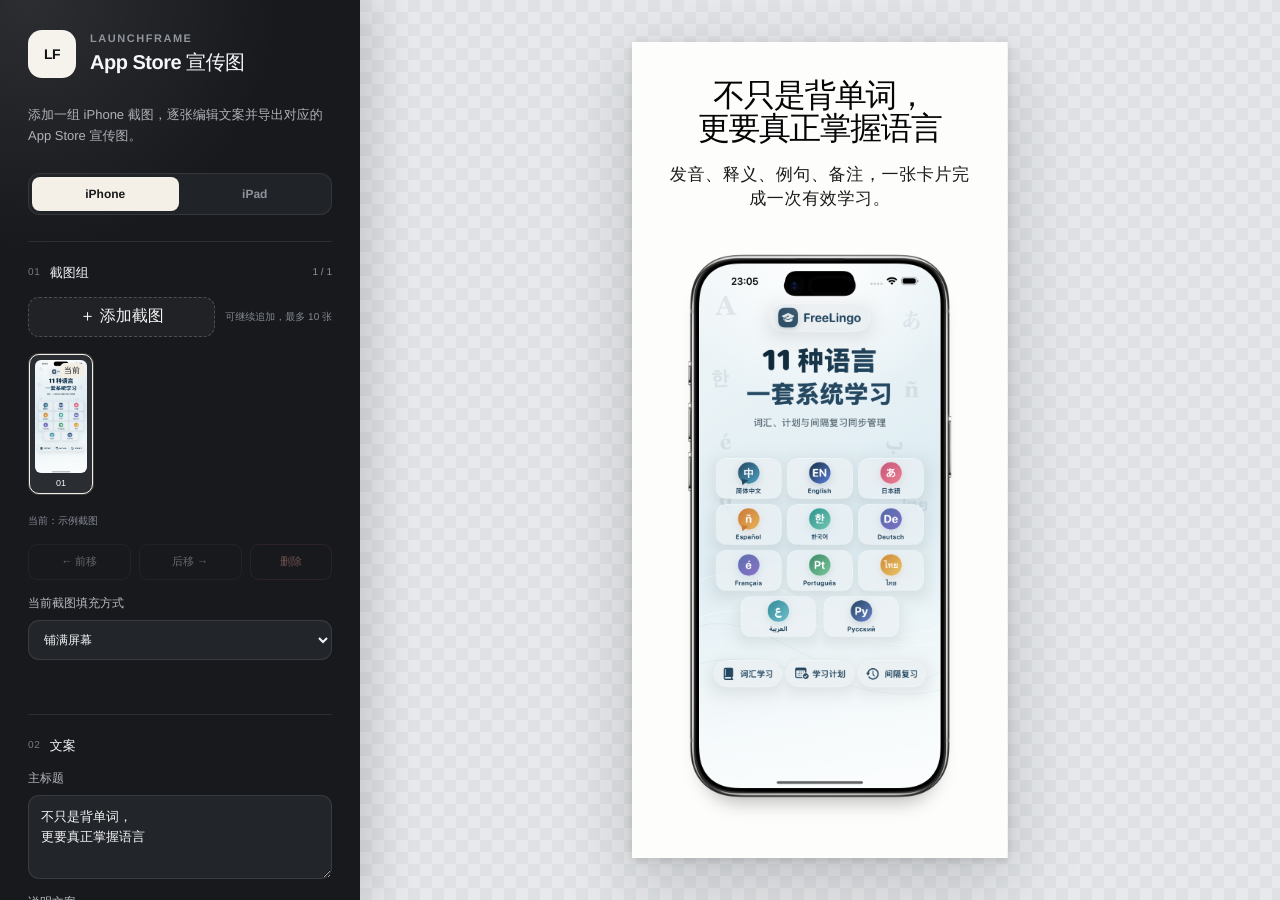
==== commit 7799cb58: "Add drag-and-drop screenshot slot assignment" ====
--- a/index.html
+++ b/index.html
@@ -105,7 +105,7 @@
           </div>
 
           <div id="slotAssignmentPanel" class="layout-subsection" hidden>
-            <span class="layout-subsection-label">辅助截图</span>
+            <span class="layout-subsection-label">图片槽位</span>
             <div id="slotAssignments" class="slot-assignments"></div>
             <p id="slotAssignmentHint" class="layout-hint"></p>
           </div>
--- a/styles.css
+++ b/styles.css
@@ -853,6 +853,78 @@
   transform-origin: center top;
 }
 
+.composition-slot {
+  cursor: copy;
+  pointer-events: auto;
+  touch-action: none;
+  user-select: none;
+}
+
+.composition-slot[data-has-screenshot="true"] {
+  cursor: grab;
+}
+
+.composition-slot[data-has-screenshot="true"]:active {
+  cursor: grabbing;
+}
+
+.composition-slot > .composition-screen,
+.composition-slot > .composition-frame,
+.composition-slot > .composition-placeholder,
+.composition-card.composition-slot > img {
+  pointer-events: none;
+}
+
+.composition-slot::after {
+  position: absolute;
+  z-index: 6;
+  inset: 0;
+  border: 10px solid transparent;
+  border-radius: 14% / 7%;
+  content: "";
+  pointer-events: none;
+  transition:
+    border-color 120ms ease,
+    box-shadow 120ms ease;
+}
+
+.composition-card.composition-slot::after {
+  border-radius: inherit;
+}
+
+.composition-slot.is-drag-source {
+  opacity: 0.58;
+}
+
+.composition-slot.is-drop-target::after {
+  border-color: var(--poster-accent-color);
+  box-shadow:
+    inset 0 0 0 8px rgb(255 255 255 / 72%),
+    0 0 0 10px color-mix(in srgb, var(--poster-accent-color) 42%, transparent);
+}
+
+.composition-slot-badge {
+  position: absolute;
+  z-index: 7;
+  top: 3.5%;
+  left: 6%;
+  display: grid;
+  min-width: 84px;
+  height: 58px;
+  padding: 0 18px;
+  place-items: center;
+  border: 2px solid rgb(255 255 255 / 42%);
+  border-radius: 999px;
+  color: #fff;
+  background: rgb(12 16 24 / 78%);
+  box-shadow: 0 8px 24px rgb(0 0 0 / 24%);
+  font-size: 25px;
+  font-weight: 720;
+  letter-spacing: 0.02em;
+  line-height: 1;
+  pointer-events: none;
+}
+
 .composition-device::before,
 .composition-card::before {
   position: absolute;
@@ -1100,6 +1172,17 @@
   transform: none !important;
 }
 
+body.render-mode .composition-slot,
+body.preview-only .composition-slot {
+  cursor: default;
+  pointer-events: none;
+}
+
+body.render-mode .composition-slot-badge,
+body.preview-only .composition-slot-badge {
+  display: none;
+}
+
 @media (max-width: 820px) {
   .workspace {
     grid-template-columns: 300px minmax(0, 1fr);
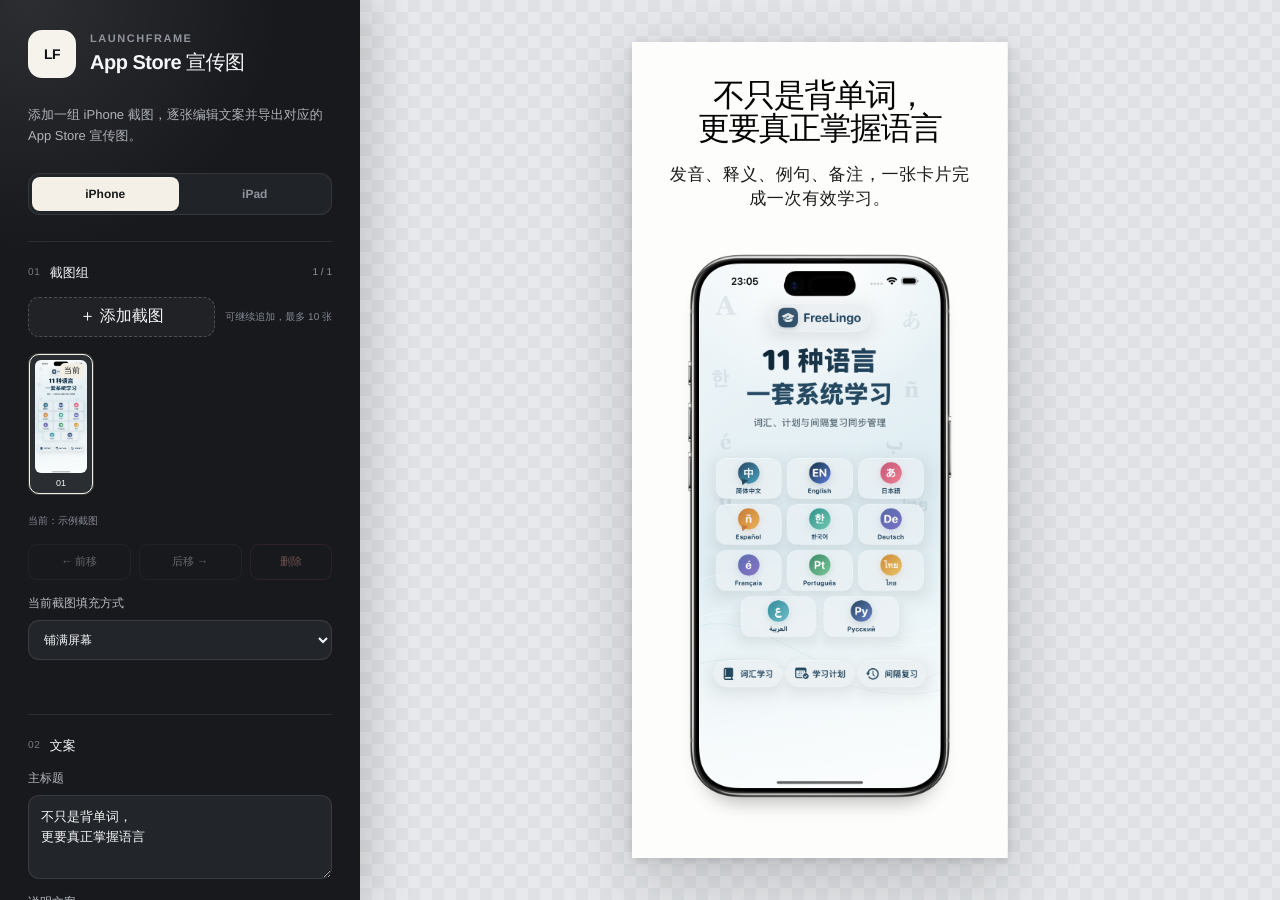
==== commit af8fc625: "Improve App Store screenshot rendering workflows" ====
--- a/index.html
+++ b/index.html
@@ -5,7 +5,7 @@
     <meta name="viewport" content="width=device-width, initial-scale=1" />
     <meta name="color-scheme" content="light" />
     <title>LaunchFrame · App Store 宣传图预览</title>
-    <link rel="stylesheet" href="./styles.css?v=20260808-layouts" />
+    <link rel="stylesheet" href="./styles.css?v=20260808-ipad-layouts" />
   </head>
   <body data-product="iphone">
     <div class="workspace">
@@ -270,7 +270,7 @@
       <p id="exportMeasureSubtitle"></p>
     </div>
 
-    <script src="./layouts.js?v=20260808-layouts"></script>
-    <script src="./app.js?v=20260808-layouts"></script>
+    <script src="./layouts.js?v=20260808-ipad-layouts"></script>
+    <script src="./app.js?v=20260808-ipad-layouts"></script>
   </body>
 </html>
--- a/styles.css
+++ b/styles.css
@@ -14,6 +14,10 @@
   --poster-accent-color: #3b82f6;
   --annotation-surface: rgb(18 21 27 / 92%);
   --annotation-text: #f7f9fc;
+  --annotation-label-font-size: 38px;
+  --annotation-index-font-size: 28px;
+  --annotation-circle-size: 64px;
+  --annotation-gap: 16px;
   --composition-shadow-color: rgb(0 0 0 / 25%);
   --lens-border-color: rgb(255 255 255 / 92%);
   --screenshot-aspect-ratio: 1320 / 2868;
@@ -523,6 +527,16 @@
   border-radius: 3px;
 }
 
+.layout-thumbnail-device.is-detail {
+  border-color: rgb(38 42 49 / 32%);
+  border-radius: 2px;
+  background: #dce9f4;
+}
+
+body[data-product="ipad"] .layout-card {
+  grid-template-columns: 54px minmax(0, 1fr);
+}
+
 .layout-card-slot-count {
   position: absolute;
   right: 2px;
@@ -847,7 +861,8 @@
 }
 
 .composition-device,
-.composition-card {
+.composition-card,
+.composition-detail {
   position: absolute;
   isolation: isolate;
   transform-origin: center top;
@@ -953,6 +968,32 @@
   object-position: center;
 }
 
+.composition-detail {
+  overflow: hidden;
+  border-radius: 40px;
+  background: #f2f4f5;
+  box-shadow:
+    0 34px 72px var(--composition-shadow-color),
+    0 8px 20px color-mix(in srgb, var(--composition-shadow-color) 62%, transparent);
+}
+
+.composition-detail::after {
+  position: absolute;
+  z-index: 3;
+  inset: 0;
+  border: 8px solid var(--lens-border-color);
+  border-radius: inherit;
+  content: "";
+  pointer-events: none;
+}
+
+.composition-detail img {
+  position: absolute;
+  display: block;
+  max-width: none;
+  object-fit: fill;
+}
+
 .composition-frame {
   position: absolute;
   z-index: 3;
@@ -1036,12 +1077,12 @@
   position: absolute;
   z-index: 12;
   display: grid;
-  grid-template-columns: 64px minmax(0, 1fr);
+  grid-template-columns: var(--annotation-circle-size) minmax(0, 1fr);
   align-items: center;
-  gap: 16px;
+  gap: var(--annotation-gap);
   color: var(--poster-subtitle-color);
   font-family: "PingFang SC", "SF Pro Text", "Helvetica Neue", Arial, sans-serif;
-  font-size: 38px;
+  font-size: var(--annotation-label-font-size);
   font-weight: 640;
   line-height: 1.2;
   white-space: nowrap;
@@ -1050,12 +1091,12 @@
 .composition-annotation-index {
   display: grid;
   place-items: center;
-  width: 64px;
-  height: 64px;
+  width: var(--annotation-circle-size);
+  height: var(--annotation-circle-size);
   border-radius: 50%;
   color: var(--annotation-text);
   background: var(--annotation-surface);
-  font-size: 28px;
+  font-size: var(--annotation-index-font-size);
   font-variant-numeric: tabular-nums;
 }
 
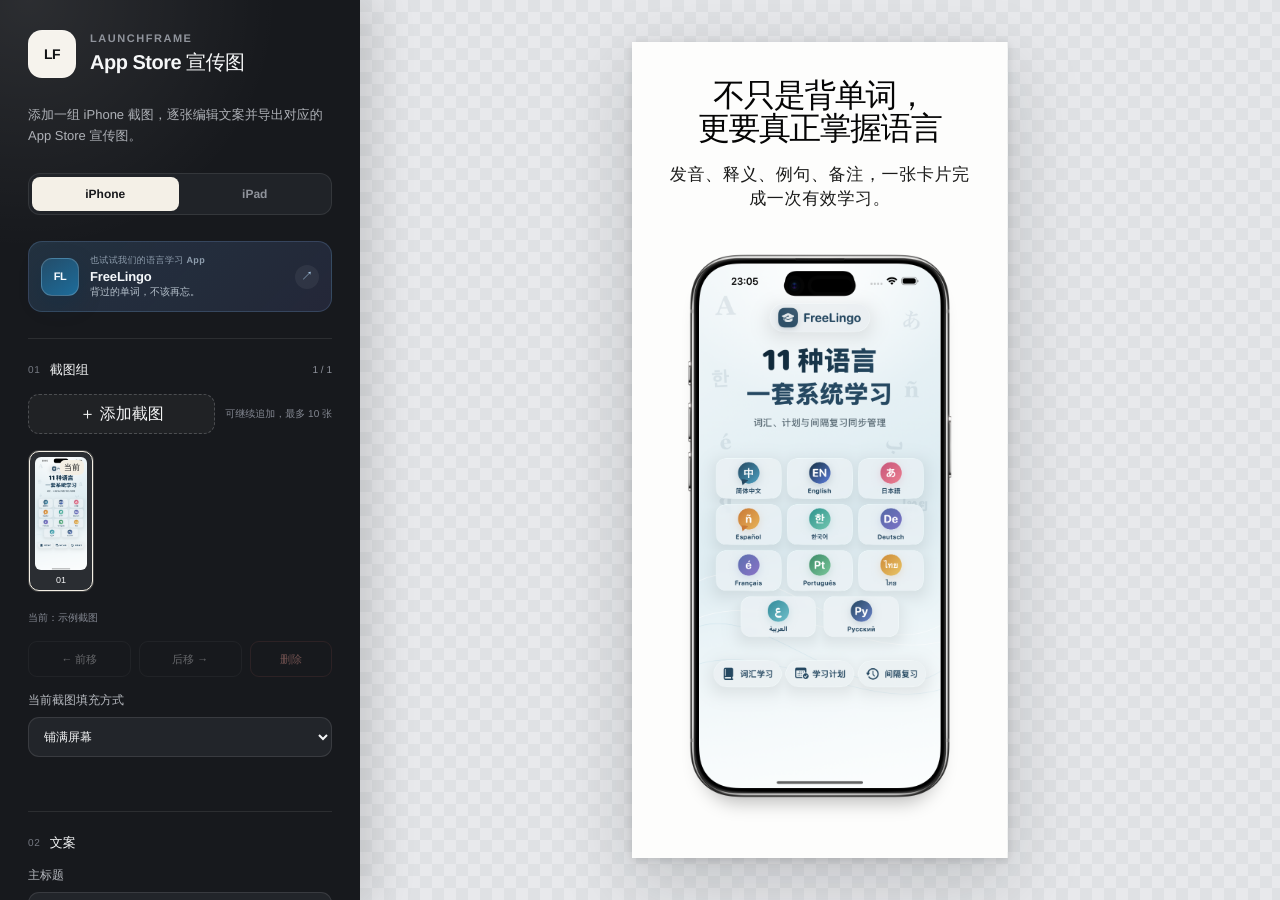
==== commit 873fe85f: "Add iPad cross-device layouts and FreeLingo promo" ====
--- a/index.html
+++ b/index.html
@@ -5,7 +5,7 @@
     <meta name="viewport" content="width=device-width, initial-scale=1" />
     <meta name="color-scheme" content="light" />
     <title>LaunchFrame · App Store 宣传图预览</title>
-    <link rel="stylesheet" href="./styles.css?v=20260808-ipad-layouts" />
+    <link rel="stylesheet" href="./styles.css?v=20260809-freelingo-promo" />
   </head>
   <body data-product="iphone">
     <div class="workspace">
@@ -26,6 +26,22 @@
           <a href="./" aria-current="page">iPhone</a>
           <a href="./ipad.html">iPad</a>
         </nav>
+
+        <a
+          class="app-promo"
+          href="https://freelingo.ai/"
+          target="_blank"
+          rel="noopener noreferrer"
+          aria-label="访问 FreeLingo 官网：背过的单词，不该再忘。（新窗口打开）"
+        >
+          <span class="app-promo-mark" aria-hidden="true">FL</span>
+          <span class="app-promo-copy">
+            <small>也试试我们的语言学习 App</small>
+            <strong>FreeLingo</strong>
+            <span>背过的单词，不该再忘。</span>
+          </span>
+          <span class="app-promo-arrow" aria-hidden="true">↗</span>
+        </a>
 
         <section class="control-section" aria-labelledby="screenshots-heading">
           <div class="section-heading">
@@ -260,6 +276,8 @@
               </div>
               <img id="frameImage" class="frame-image" alt="" />
             </div>
+
+            <div id="dropStatus" class="drop-status" role="status" aria-live="polite" hidden></div>
           </article>
         </div>
       </main>
@@ -270,7 +288,8 @@
       <p id="exportMeasureSubtitle"></p>
     </div>
 
-    <script src="./layouts.js?v=20260808-ipad-layouts"></script>
-    <script src="./app.js?v=20260808-ipad-layouts"></script>
+    <script src="./layouts.js?v=20260809-cross-device"></script>
+    <script src="./dragdrop.js?v=20260809-dragdrop-fix"></script>
+    <script src="./app.js?v=20260809-dragdrop-fix"></script>
   </body>
 </html>
--- a/styles.css
+++ b/styles.css
@@ -179,6 +179,98 @@
   background: #f4f0e7;
 }
 
+.app-promo {
+  display: grid;
+  grid-template-columns: 38px minmax(0, 1fr) 24px;
+  gap: 11px;
+  align-items: center;
+  min-width: 0;
+  padding: 12px;
+  border: 1px solid rgb(139 196 255 / 18%);
+  border-radius: 14px;
+  color: inherit;
+  background:
+    linear-gradient(135deg, rgb(66 153 225 / 13%), rgb(99 102 241 / 8%)),
+    #1e2228;
+  text-decoration: none;
+  transition:
+    border-color 150ms ease,
+    background 150ms ease,
+    transform 150ms ease;
+}
+
+.app-promo:hover {
+  border-color: rgb(139 196 255 / 38%);
+  background:
+    linear-gradient(135deg, rgb(66 153 225 / 19%), rgb(99 102 241 / 12%)),
+    #20252c;
+  transform: translateY(-1px);
+}
+
+.app-promo:focus-visible {
+  outline: 2px solid #8bc4ff;
+  outline-offset: 3px;
+}
+
+.app-promo-mark {
+  display: grid;
+  place-items: center;
+  width: 38px;
+  height: 38px;
+  border: 1px solid rgb(255 255 255 / 18%);
+  border-radius: 11px;
+  color: #f7fbff;
+  background: linear-gradient(145deg, #234d6a, #1d6c9a);
+  box-shadow: 0 8px 22px rgb(8 48 75 / 30%);
+  font-size: 11px;
+  font-weight: 800;
+  letter-spacing: -0.04em;
+}
+
+.app-promo-copy {
+  display: grid;
+  min-width: 0;
+}
+
+.app-promo-copy small {
+  margin-bottom: 2px;
+  overflow: hidden;
+  color: #8f9eae;
+  font-size: 9px;
+  font-weight: 650;
+  letter-spacing: 0.04em;
+  text-overflow: ellipsis;
+  white-space: nowrap;
+}
+
+.app-promo-copy strong {
+  color: #f5f8fb;
+  font-size: 13px;
+  font-weight: 720;
+  letter-spacing: -0.01em;
+}
+
+.app-promo-copy > span {
+  margin-top: 2px;
+  overflow: hidden;
+  color: #b5c0cb;
+  font-size: 10px;
+  line-height: 1.35;
+  text-overflow: ellipsis;
+  white-space: nowrap;
+}
+
+.app-promo-arrow {
+  display: grid;
+  place-items: center;
+  width: 24px;
+  height: 24px;
+  border-radius: 50%;
+  color: #a7c8e5;
+  background: rgb(255 255 255 / 6%);
+  font-size: 12px;
+}
+
 .control-section {
   display: grid;
   gap: 15px;
@@ -453,6 +545,40 @@
   gap: 8px;
 }
 
+.layout-gallery-group {
+  display: grid;
+  grid-column: 1 / -1;
+  gap: 8px;
+}
+
+.layout-gallery-group + .layout-gallery-group {
+  margin-top: 8px;
+  padding-top: 12px;
+  border-top: 1px solid rgb(255 255 255 / 9%);
+}
+
+.layout-gallery-group-label {
+  display: flex;
+  align-items: center;
+  justify-content: space-between;
+  color: #b7bac0;
+  font-size: 10px;
+  font-weight: 680;
+  letter-spacing: 0.02em;
+}
+
+.layout-gallery-group-label small {
+  color: #727781;
+  font-size: 8px;
+  font-weight: 520;
+}
+
+.layout-gallery-grid {
+  display: grid;
+  grid-template-columns: repeat(2, minmax(0, 1fr));
+  gap: 8px;
+}
+
 .layout-card {
   display: grid;
   grid-template-columns: 34px minmax(0, 1fr);
@@ -563,6 +689,98 @@
   color: #b7bac0;
   font-size: 11px;
   font-weight: 620;
+}
+
+.companion-asset-panel {
+  padding: 12px;
+  border: 1px solid rgb(105 158 255 / 22%);
+  border-radius: 12px;
+  background: linear-gradient(145deg, rgb(65 105 190 / 11%), rgb(255 255 255 / 2%));
+}
+
+.companion-panel-heading {
+  display: flex;
+  align-items: center;
+  justify-content: space-between;
+  gap: 10px;
+}
+
+.device-role-badge {
+  padding: 3px 7px;
+  border-radius: 999px;
+  color: #a9c7ff;
+  background: rgb(72 118 209 / 16%);
+  font-size: 7px;
+  font-weight: 650;
+  white-space: nowrap;
+}
+
+.companion-upload-button {
+  min-height: 38px;
+}
+
+.companion-asset-list {
+  display: grid;
+  grid-template-columns: repeat(4, minmax(0, 1fr));
+  gap: 7px;
+}
+
+.companion-asset-card,
+.companion-asset-empty {
+  position: relative;
+  display: grid;
+  min-width: 0;
+  min-height: 66px;
+  padding: 5px;
+  border: 1px solid rgb(255 255 255 / 10%);
+  border-radius: 9px;
+  color: #8f949e;
+  background: #22252a;
+  font-size: 7px;
+}
+
+.companion-asset-card {
+  grid-template-rows: 44px auto;
+  gap: 4px;
+  text-align: left;
+}
+
+.companion-asset-card img {
+  width: 100%;
+  height: 44px;
+  border-radius: 5px;
+  object-fit: cover;
+  object-position: center top;
+}
+
+.companion-asset-card span {
+  overflow: hidden;
+  text-overflow: ellipsis;
+  white-space: nowrap;
+}
+
+.companion-asset-card[aria-checked="true"] {
+  border-color: #a9c7ff;
+  color: #eef4ff;
+  box-shadow: 0 0 0 1px rgb(120 164 255 / 20%);
+}
+
+.companion-asset-empty {
+  grid-column: 1 / -1;
+  min-height: 52px;
+  place-items: center;
+  border-style: dashed;
+  background: rgb(255 255 255 / 2%);
+  text-align: center;
+}
+
+.companion-fit-field,
+.companion-frame-field {
+  margin-top: 2px;
+}
+
+.companion-delete-button {
+  min-height: 34px;
 }
 
 .theme-options {
@@ -890,6 +1108,16 @@
   pointer-events: none;
 }
 
+.composition-drop-proxy {
+  cursor: copy;
+  pointer-events: auto;
+}
+
+.composition-drop-proxy > img,
+.composition-drop-proxy > .composition-placeholder {
+  pointer-events: none;
+}
+
 .composition-slot::after {
   position: absolute;
   z-index: 6;
@@ -911,11 +1139,55 @@
   opacity: 0.58;
 }
 
-.composition-slot.is-drop-target::after {
+.composition-slot.is-drop-target::after,
+.composition-drop-proxy.is-drop-target::after,
+.device.is-drop-target::after {
+  position: absolute;
+  z-index: 8;
+  inset: 0;
   border-color: var(--poster-accent-color);
+  border-style: solid;
+  border-width: 10px;
   box-shadow:
     inset 0 0 0 8px rgb(255 255 255 / 72%),
     0 0 0 10px color-mix(in srgb, var(--poster-accent-color) 42%, transparent);
+  content: "";
+  pointer-events: none;
+}
+
+.composition-drop-proxy.is-drop-target::after {
+  border-radius: inherit;
+}
+
+.device.is-drop-target::after {
+  border-radius: 15% / 8%;
+}
+
+.drop-status {
+  position: absolute;
+  z-index: 20;
+  right: 50%;
+  bottom: 72px;
+  max-width: calc(100% - 144px);
+  padding: 22px 34px;
+  border: 2px solid rgb(255 255 255 / 46%);
+  border-radius: 999px;
+  color: #fff;
+  background: rgb(12 19 34 / 88%);
+  box-shadow: 0 18px 54px rgb(0 0 0 / 24%);
+  font-family: -apple-system, BlinkMacSystemFont, "SF Pro Display", "PingFang SC", sans-serif;
+  font-size: 34px;
+  font-weight: 620;
+  line-height: 1.35;
+  pointer-events: none;
+  text-align: center;
+  transform: translateX(50%);
+  backdrop-filter: blur(18px);
+}
+
+.drop-status.is-error {
+  color: #fff5f3;
+  background: rgb(136 42 34 / 92%);
 }
 
 .composition-slot-badge {
@@ -1214,13 +1486,23 @@
 }
 
 body.render-mode .composition-slot,
-body.preview-only .composition-slot {
+body.render-mode .composition-drop-proxy {
   cursor: default;
   pointer-events: none;
 }
 
+body.preview-only .composition-slot,
+body.preview-only .composition-drop-proxy,
+body.preview-only .device {
+  cursor: copy;
+}
+
 body.render-mode .composition-slot-badge,
 body.preview-only .composition-slot-badge {
+  display: none;
+}
+
+body.render-mode .drop-status {
   display: none;
 }
 
